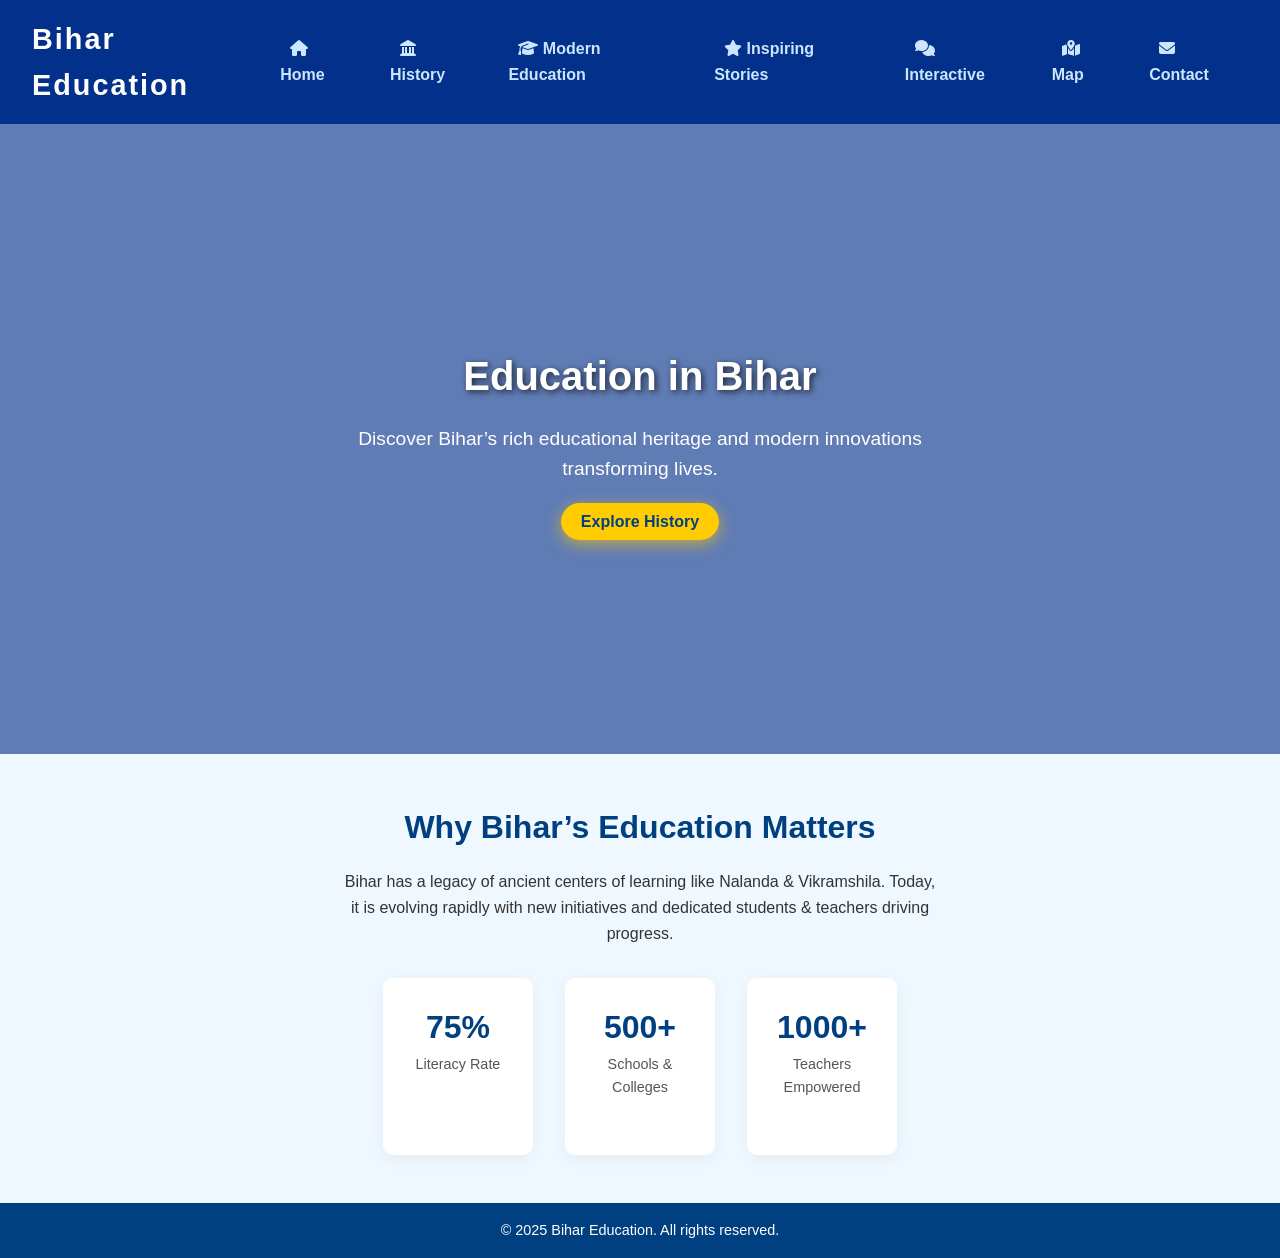
==== index.html @ c025a22a "all file" ====
<!DOCTYPE html>
<html lang="en">


<head>
 <meta charset="UTF-8" />
 <meta name="viewport" content="width=device-width, initial-scale=1" />
 <title>Bihar Education</title>
 <link rel="stylesheet" href="https://cdnjs.cloudflare.com/ajax/libs/font-awesome/6.5.0/css/all.min.css" />
 <link rel="stylesheet" href="style.css" />
</head>


<body>
 <header>
   <nav class="navbar">
     <div class="logo">Bihar Education</div>
     <ul class="nav-links">
       <li><a href="index.html"><i class="fas fa-home"></i> Home</a></li>
       <li><a href="history.html"><i class="fas fa-landmark"></i> History</a></li>
       <li><a href="modern.html"><i class="fas fa-graduation-cap"></i> Modern Education</a></li>
       <li><a href="inspire.html"><i class="fas fa-star"></i> Inspiring Stories</a></li>
       <li><a href="interactive.html"><i class="fas fa-comments"></i> Interactive</a></li>
       <li><a href="map.html"><i class="fas fa-map-marked-alt"></i> Map</a></li>
       <li><a href="contact.html"><i class="fas fa-envelope"></i> Contact</a></li>
     </ul>
   </nav>
 </header>

 <section class="hero">
   <div class="hero-overlay"></div>
   <div class="hero-content">
     <h1>Education in Bihar</h1>
     <p>Discover Bihar’s rich educational heritage and modern innovations transforming lives.</p>
     <a href="history.html" class="btn-primary">Explore History</a>
   </div>
 </section>

 <section class="info-section">
   <div class="container">
     <h2>Why Bihar’s Education Matters</h2>
     <p>
       Bihar has a legacy of ancient centers of learning like Nalanda & Vikramshila. Today, it is
       evolving rapidly with new initiatives and dedicated students & teachers driving progress.
     </p>
     <div class="stats">
       <div class="stat">
         <h3>75%</h3>
         <p>Literacy Rate</p>
       </div>
       <div class="stat">
         <h3>500+</h3>
         <p>Schools & Colleges</p>
       </div>
       <div class="stat">
         <h3>1000+</h3>
         <p>Teachers Empowered</p>
       </div>
     </div>
   </div>
 </section>

 <footer>
   <p>© 2025 Bihar Education. All rights reserved.</p>
 </footer>

</body>
</html>
---- style.css ----
* {
  margin: 0;
  padding: 0;
  box-sizing: border-box;
  font-family: 'Segoe UI', Tahoma, Geneva, Verdana, sans-serif;
  scroll-behavior: smooth;
 }
 
 
 body {
  background-color: #f0f2f5;
  color: #333;
  line-height: 1.6;
 }
 
 .navbar {
  display: flex;
  justify-content: space-between;
  align-items: center;
  background-color: #02308b;
  padding: 1rem 2rem;
  position: sticky;
  top: 0;
  z-index: 1000;
 }
 
 
 .logo {
  color: #fff;
  font-weight: 700;
  font-size: 1.8rem;
  letter-spacing: 2px;
 }
 
 
 .nav-links {
  list-style: none;
  display: flex;
  gap: 1.5rem;
 }
 
 
 .nav-links li a {
  color: #cce6ff;
  text-decoration: none;
  font-weight: 600;
  padding: 6px 10px;
  border-radius: 5px;
  transition: background-color 0.3s ease, color 0.3s ease;
 }
 
 
 .nav-links li a:hover {
  background-color: #3399ff;
  color: #fff;
 }
 
 .hero {
  position: relative;
  height: 70vh;
  background: url('https://patnapress.com/wp-content/uploads/2025/03/Bihar-Education-Department-Releases-Transfer-List-for-10225-Teachers.jpg') center/cover no-repeat;
  display: flex;
  justify-content: center;
  align-items: center;
  color: #fff;
  text-align: center;
  padding: 0 1rem;
 }
 
 
 .hero-overlay {
  position: absolute;
  top: 0;
  left: 0;
  width: 100%;
  height: 100%;
  background-color: rgba(0, 48, 139, 0.6);
  z-index: 1;
 }
 
 
 .hero-content {
  position: relative;
  z-index: 2;
  max-width: 600px;
 }
 
 
 .hero-content h1 {
  font-size: 2.5rem;
  margin-bottom: 1rem;
  text-shadow: 2px 2px 6px rgba(0, 0, 0, 0.7);
 }
 
 
 .hero-content p {
  font-size: 1.2rem;
  margin-bottom: 1.5rem;
 }
 
 
 .btn-primary {
  background-color: #ffcc00;
  color: #004080;
  padding: 10px 20px;
  border-radius: 30px;
  font-weight: 600;
  text-decoration: none;
  box-shadow: 0 4px 15px rgba(255, 204, 0, 0.6);
  transition: background-color 0.3s, box-shadow 0.3s;
 }
 
 
 .btn-primary:hover {
  background-color: #ffaa00;
  color: #fff;
  box-shadow: 0 6px 20px rgba(255, 170, 0, 0.8);
 }
 
 .info-section {
  background-color: #f0f8ff;
  padding: 3rem 1rem;
  text-align: center;
 }
 
 
 .info-section h2 {
  font-size: 2rem;
  color: #004080;
  margin-bottom: 1rem;
 }
 
 
 .info-section p {
  max-width: 600px;
  margin: 0 auto 2rem;
 }
 
 
 .stats {
  display: flex;
  justify-content: center;
  gap: 2rem;
  flex-wrap: wrap;
 }
 
 
 .stat {
  background: #fff;
  padding: 1.5rem;
  border-radius: 10px;
  box-shadow: 0 4px 15px rgba(0, 0, 0, 0.05);
  transition: transform 0.3s, box-shadow 0.3s;
  width: 150px;
  text-align: center;
 }
 
 
 .stat:hover {
  transform: translateY(-5px);
  box-shadow: 0 6px 20px rgba(0, 0, 0, 0.1);
 }
 
 
 .stat h3 {
  font-size: 2rem;
  color: #004080;
 }
 
 
 .stat p {
  font-size: 0.9rem;
  color: #555;
 }
 
 .form-container {
  width: 400px;
  background-color: #fff;
  padding: 20px;
  border-radius: 10px;
  box-shadow: 0 4px 15px rgba(0, 0, 0, 0.1);
  margin: 2rem auto;
 }
 
 
 .form-container h2 {
  margin-bottom: 1rem;
  text-align: center;
  color: #004080;
 }
 
 
 .form-group {
  margin-bottom: 1rem;
 }
 
 
 .form-group label {
  display: block;
  margin-bottom: 5px;
  font-weight: bold;
  color: #333;
 }
 
 
 .form-group input,
 .form-group textarea {
  width: 100%;
  padding: 10px;
  border: 1px solid #ccc;
  border-radius: 5px;
  background-color: #fafafa;
  transition: border-color 0.3s;
 }
 
 
 .form-group input:focus,
 .form-group textarea:focus {
  border-color: #007bff;
  background-color: #fff;
  outline: none;
 }
 
 
 .form-group button {
  width: 100%;
  padding: 10px;
  background-color: #007bff;
  color: #fff;
  border: none;
  border-radius: 5px;
  cursor: pointer;
  font-weight: bold;
  transition: background-color 0.3s;
 }
 
 
 .form-group button:hover {
  background-color: #0056b3;
 }
 
 footer {
  background-color: #004080;
  color: #fff;
  padding: 1rem;
  text-align: center;
  font-size: 0.9rem;
 }
 
 
 @media (max-width: 768px) {
  .nav-links {
    flex-direction: column;
    gap: 1rem;
  }
 
 
  .hero-content h1 {
    font-size: 1.8rem;
  }
 
 
  .hero-content p {
    font-size: 1rem;
  }
 
 
  .stats {
    gap: 1rem;
  }
 
 
  .form-container {
    width: 100%;
    margin: 1rem;
  }
 }
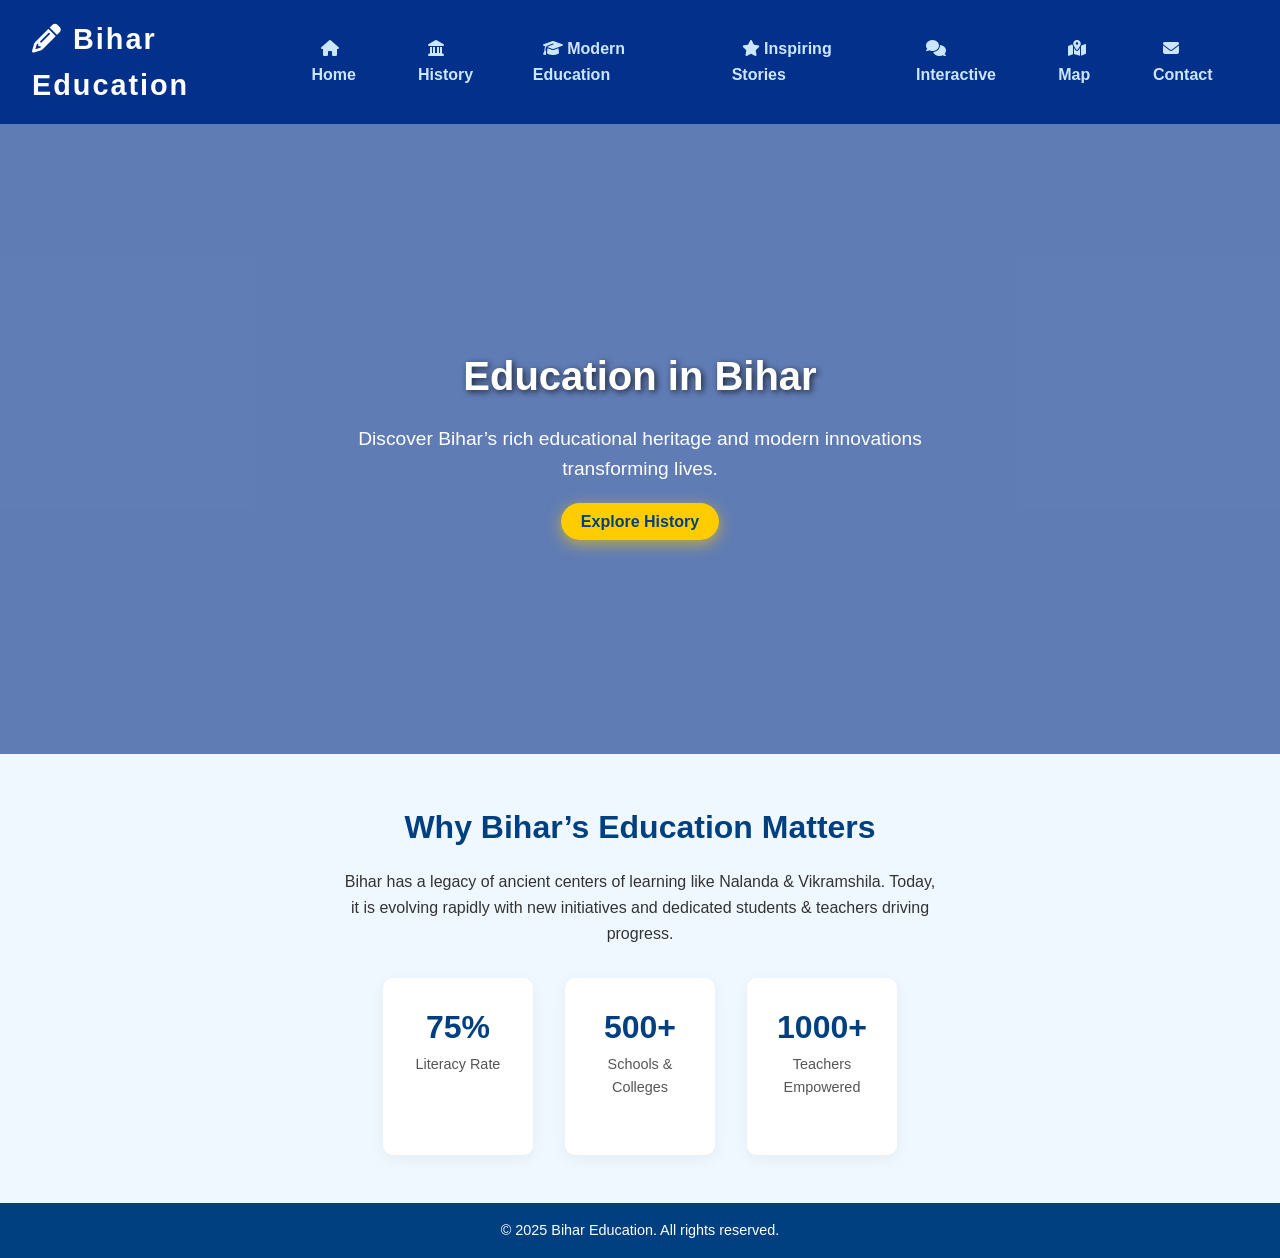
==== commit 06fabe90: "all file" ====
--- a/index.html
+++ b/index.html
@@ -1,69 +1,69 @@
 <!DOCTYPE html>
 <html lang="en">
 
-
 <head>
- <meta charset="UTF-8" />
- <meta name="viewport" content="width=device-width, initial-scale=1" />
- <title>Bihar Education</title>
- <link rel="stylesheet" href="https://cdnjs.cloudflare.com/ajax/libs/font-awesome/6.5.0/css/all.min.css" />
- <link rel="stylesheet" href="style.css" />
+  <meta charset="UTF-8" />
+  <meta name="viewport" content="width=device-width, initial-scale=1" />
+  <title>Bihar Education</title>
+  <link rel="stylesheet" href="https://cdnjs.cloudflare.com/ajax/libs/font-awesome/6.5.0/css/all.min.css" />
+  <link rel="stylesheet" href="style.css" />
 </head>
 
+<body>
+  <header>
+    <nav class="navbar">
+      <div class="logo">
+        <i class="fas fa-pencil-alt"></i> Bihar Education
+      </div>
+      <ul class="nav-links">
+        <li><a href="index.html"><i class="fas fa-home"></i> Home</a></li>
+        <li><a href="history.html"><i class="fas fa-landmark"></i> History</a></li>
+        <li><a href="modern.html"><i class="fas fa-graduation-cap"></i> Modern Education</a></li>
+        <li><a href="inspire.html"><i class="fas fa-star"></i> Inspiring Stories</a></li>
+        <li><a href="interactive.html"><i class="fas fa-comments"></i> Interactive</a></li>
+        <li><a href="map.html"><i class="fas fa-map-marked-alt"></i> Map</a></li>
+        <li><a href="contact.html"><i class="fas fa-envelope"></i> Contact</a></li>
+      </ul>
+    </nav>
+  </header>
 
-<body>
- <header>
-   <nav class="navbar">
-     <div class="logo">Bihar Education</div>
-     <ul class="nav-links">
-       <li><a href="index.html"><i class="fas fa-home"></i> Home</a></li>
-       <li><a href="history.html"><i class="fas fa-landmark"></i> History</a></li>
-       <li><a href="modern.html"><i class="fas fa-graduation-cap"></i> Modern Education</a></li>
-       <li><a href="inspire.html"><i class="fas fa-star"></i> Inspiring Stories</a></li>
-       <li><a href="interactive.html"><i class="fas fa-comments"></i> Interactive</a></li>
-       <li><a href="map.html"><i class="fas fa-map-marked-alt"></i> Map</a></li>
-       <li><a href="contact.html"><i class="fas fa-envelope"></i> Contact</a></li>
-     </ul>
-   </nav>
- </header>
+  <section class="hero">
+    <div class="hero-overlay"></div>
+    <div class="hero-content">
+      <h1>Education in Bihar</h1>
+      <p>Discover Bihar’s rich educational heritage and modern innovations transforming lives.</p>
+      <a href="history.html" class="btn-primary">Explore History</a>
+    </div>
+  </section>
 
- <section class="hero">
-   <div class="hero-overlay"></div>
-   <div class="hero-content">
-     <h1>Education in Bihar</h1>
-     <p>Discover Bihar’s rich educational heritage and modern innovations transforming lives.</p>
-     <a href="history.html" class="btn-primary">Explore History</a>
-   </div>
- </section>
+  <section class="info-section">
+    <div class="container">
+      <h2>Why Bihar’s Education Matters</h2>
+      <p>
+        Bihar has a legacy of ancient centers of learning like Nalanda & Vikramshila. Today, it is
+        evolving rapidly with new initiatives and dedicated students & teachers driving progress.
+      </p>
+      <div class="stats">
+        <div class="stat">
+          <h3>75%</h3>
+          <p>Literacy Rate</p>
+        </div>
+        <div class="stat">
+          <h3>500+</h3>
+          <p>Schools & Colleges</p>
+        </div>
+        <div class="stat">
+          <h3>1000+</h3>
+          <p>Teachers Empowered</p>
+        </div>
+      </div>
+    </div>
+  </section>
 
- <section class="info-section">
-   <div class="container">
-     <h2>Why Bihar’s Education Matters</h2>
-     <p>
-       Bihar has a legacy of ancient centers of learning like Nalanda & Vikramshila. Today, it is
-       evolving rapidly with new initiatives and dedicated students & teachers driving progress.
-     </p>
-     <div class="stats">
-       <div class="stat">
-         <h3>75%</h3>
-         <p>Literacy Rate</p>
-       </div>
-       <div class="stat">
-         <h3>500+</h3>
-         <p>Schools & Colleges</p>
-       </div>
-       <div class="stat">
-         <h3>1000+</h3>
-         <p>Teachers Empowered</p>
-       </div>
-     </div>
-   </div>
- </section>
-
- <footer>
-   <p>© 2025 Bihar Education. All rights reserved.</p>
- </footer>
+  <footer>
+    <p>© 2025 Bihar Education. All rights reserved.</p>
+  </footer>
 
 </body>
+
 </html>
-
--- a/style.css
+++ b/style.css
@@ -248,7 +248,7 @@
  }
  
  
- @media (max-width: 768px) {
+ @media (max-width: 1000px) {
   .nav-links {
     flex-direction: column;
     gap: 1rem;
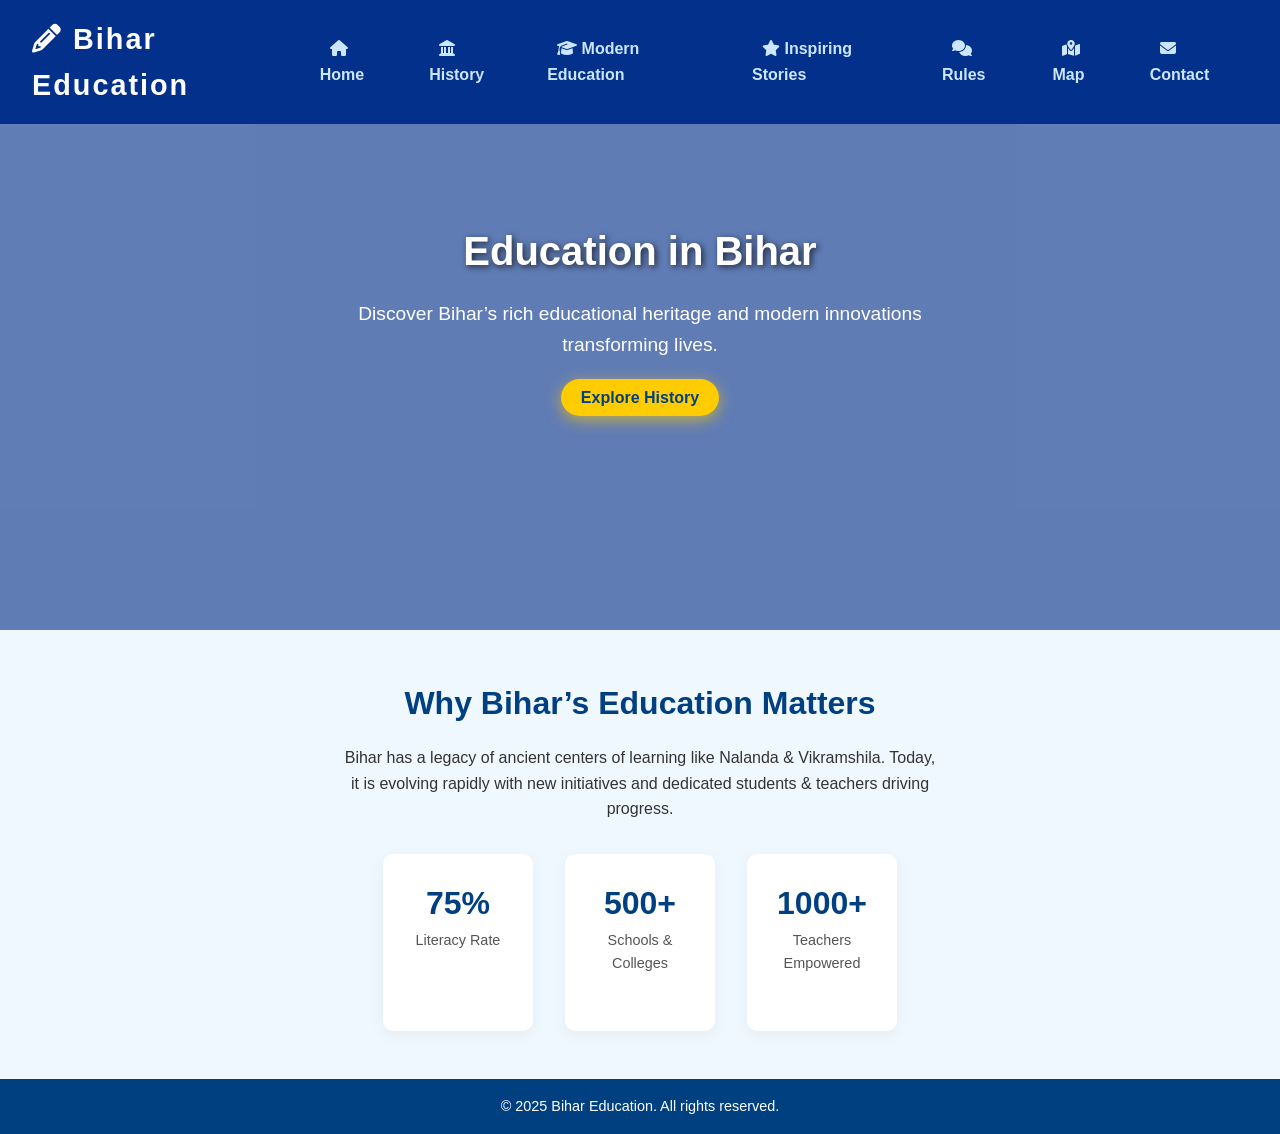
==== commit 99f2689b: "index.html" ====
--- a/index.html
+++ b/index.html
@@ -20,7 +20,7 @@
         <li><a href="history.html"><i class="fas fa-landmark"></i> History</a></li>
         <li><a href="modern.html"><i class="fas fa-graduation-cap"></i> Modern Education</a></li>
         <li><a href="inspire.html"><i class="fas fa-star"></i> Inspiring Stories</a></li>
-        <li><a href="interactive.html"><i class="fas fa-comments"></i> Interactive</a></li>
+        <li><a href="rule.html"><i class="fas fa-comments"></i> Rules</a></li>
         <li><a href="map.html"><i class="fas fa-map-marked-alt"></i> Map</a></li>
         <li><a href="contact.html"><i class="fas fa-envelope"></i> Contact</a></li>
       </ul>
--- a/style.css
+++ b/style.css
@@ -19,8 +19,8 @@
   align-items: center;
   background-color: #02308b;
   padding: 1rem 2rem;
-  position: sticky;
-  top: 0;
+  position: fixed;
+  width: 100%;
   z-index: 1000;
  }
  
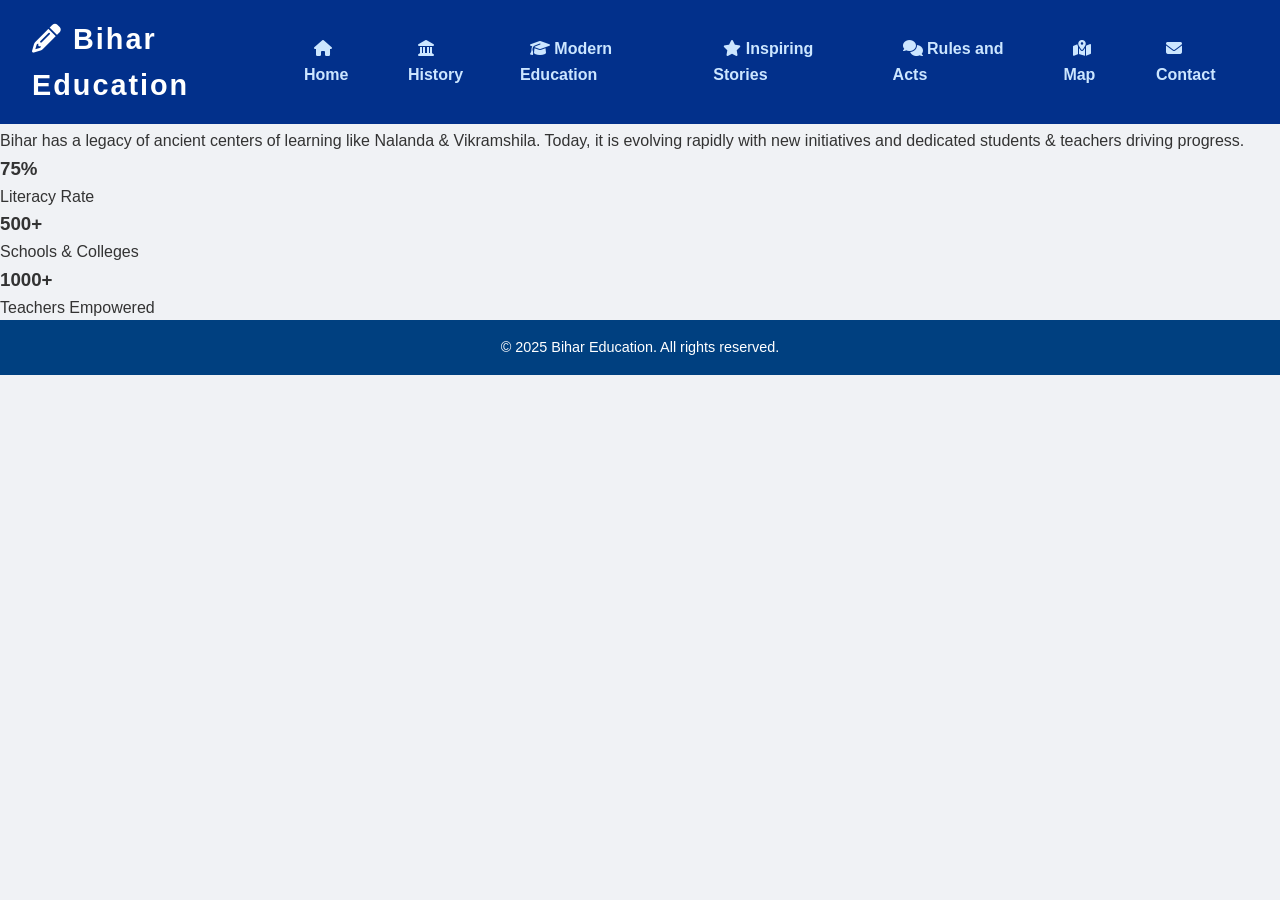
==== commit d9a4774a: "all file" ====
--- a/index.html
+++ b/index.html
@@ -18,9 +18,9 @@
       <ul class="nav-links">
         <li><a href="index.html"><i class="fas fa-home"></i> Home</a></li>
         <li><a href="history.html"><i class="fas fa-landmark"></i> History</a></li>
-        <li><a href="modern.html"><i class="fas fa-graduation-cap"></i> Modern Education</a></li>
+        <li><a href="modern2.html"><i class="fas fa-graduation-cap"></i> Modern Education</a></li>
         <li><a href="inspire.html"><i class="fas fa-star"></i> Inspiring Stories</a></li>
-        <li><a href="rule.html"><i class="fas fa-comments"></i> Rules</a></li>
+        <li><a href="rule.html"><i class="fas fa-comments"></i> Rules and Acts</a></li>
         <li><a href="map.html"><i class="fas fa-map-marked-alt"></i> Map</a></li>
         <li><a href="contact.html"><i class="fas fa-envelope"></i> Contact</a></li>
       </ul>
--- a/style.css
+++ b/style.css
@@ -4,225 +4,103 @@
   box-sizing: border-box;
   font-family: 'Segoe UI', Tahoma, Geneva, Verdana, sans-serif;
   scroll-behavior: smooth;
- }
- 
- 
- body {
+}
+
+html {
+  scroll-padding-top: 80px; /* Prevent anchor overlap */
+}
+
+body {
   background-color: #f0f2f5;
   color: #333;
   line-height: 1.6;
- }
- 
- .navbar {
+}
+
+/* Navbar */
+.navbar {
   display: flex;
   justify-content: space-between;
   align-items: center;
   background-color: #02308b;
   padding: 1rem 2rem;
   position: fixed;
+  top: 0;
   width: 100%;
   z-index: 1000;
- }
- 
- 
- .logo {
+}
+
+.logo {
   color: #fff;
   font-weight: 700;
   font-size: 1.8rem;
   letter-spacing: 2px;
- }
- 
- 
- .nav-links {
+}
+
+.nav-links {
   list-style: none;
   display: flex;
   gap: 1.5rem;
- }
- 
- 
- .nav-links li a {
+}
+
+.nav-links li a {
   color: #cce6ff;
   text-decoration: none;
   font-weight: 600;
   padding: 6px 10px;
   border-radius: 5px;
   transition: background-color 0.3s ease, color 0.3s ease;
- }
- 
- 
- .nav-links li a:hover {
+}
+
+.nav-links li a:hover {
   background-color: #3399ff;
   color: #fff;
- }
- 
- .hero {
-  position: relative;
-  height: 70vh;
-  background: url('https://patnapress.com/wp-content/uploads/2025/03/Bihar-Education-Department-Releases-Transfer-List-for-10225-Teachers.jpg') center/cover no-repeat;
-  display: flex;
-  justify-content: center;
-  align-items: center;
-  color: #fff;
-  text-align: center;
-  padding: 0 1rem;
- }
- 
- 
- .hero-overlay {
-  position: absolute;
-  top: 0;
-  left: 0;
-  width: 100%;
-  height: 100%;
-  background-color: rgba(0, 48, 139, 0.6);
-  z-index: 1;
- }
- 
- 
- .hero-content {
-  position: relative;
-  z-index: 2;
-  max-width: 600px;
- }
- 
- 
- .hero-content h1 {
-  font-size: 2.5rem;
-  margin-bottom: 1rem;
-  text-shadow: 2px 2px 6px rgba(0, 0, 0, 0.7);
- }
- 
- 
- .hero-content p {
-  font-size: 1.2rem;
-  margin-bottom: 1.5rem;
- }
- 
- 
- .btn-primary {
-  background-color: #ffcc00;
-  color: #004080;
-  padding: 10px 20px;
+}
+
+/* Form Container */
+.form-container {
+  width: 600px;
+  background-color: #fff;
+  padding: 40px;
   border-radius: 30px;
-  font-weight: 600;
-  text-decoration: none;
-  box-shadow: 0 4px 15px rgba(255, 204, 0, 0.6);
-  transition: background-color 0.3s, box-shadow 0.3s;
- }
- 
- 
- .btn-primary:hover {
-  background-color: #ffaa00;
-  color: #fff;
-  box-shadow: 0 6px 20px rgba(255, 170, 0, 0.8);
- }
- 
- .info-section {
-  background-color: #f0f8ff;
-  padding: 3rem 1rem;
-  text-align: center;
- }
- 
- 
- .info-section h2 {
-  font-size: 2rem;
-  color: #004080;
-  margin-bottom: 1rem;
- }
- 
- 
- .info-section p {
-  max-width: 600px;
-  margin: 0 auto 2rem;
- }
- 
- 
- .stats {
-  display: flex;
-  justify-content: center;
-  gap: 2rem;
-  flex-wrap: wrap;
- }
- 
- 
- .stat {
-  background: #fff;
-  padding: 1.5rem;
-  border-radius: 10px;
-  box-shadow: 0 4px 15px rgba(0, 0, 0, 0.05);
-  transition: transform 0.3s, box-shadow 0.3s;
-  width: 150px;
-  text-align: center;
- }
- 
- 
- .stat:hover {
-  transform: translateY(-5px);
-  box-shadow: 0 6px 20px rgba(0, 0, 0, 0.1);
- }
- 
- 
- .stat h3 {
-  font-size: 2rem;
-  color: #004080;
- }
- 
- 
- .stat p {
-  font-size: 0.9rem;
-  color: #555;
- }
- 
- .form-container {
-  width: 400px;
-  background-color: #fff;
-  padding: 20px;
-  border-radius: 10px;
   box-shadow: 0 4px 15px rgba(0, 0, 0, 0.1);
-  margin: 2rem auto;
- }
- 
- 
- .form-container h2 {
+  margin: 12rem auto 2rem;  /* Top margin for fixed navbar */
+}
+
+.form-container h2 {
   margin-bottom: 1rem;
   text-align: center;
   color: #004080;
- }
- 
- 
- .form-group {
+}
+
+.form-group {
   margin-bottom: 1rem;
- }
- 
- 
- .form-group label {
+}
+
+.form-group label {
   display: block;
   margin-bottom: 5px;
   font-weight: bold;
   color: #333;
- }
- 
- 
- .form-group input,
- .form-group textarea {
+}
+
+.form-group input,
+.form-group textarea {
   width: 100%;
   padding: 10px;
   border: 1px solid #ccc;
   border-radius: 5px;
   background-color: #fafafa;
   transition: border-color 0.3s;
- }
- 
- 
- .form-group input:focus,
- .form-group textarea:focus {
+}
+
+.form-group input:focus,
+.form-group textarea:focus {
   border-color: #007bff;
   background-color: #fff;
   outline: none;
- }
- 
- 
- .form-group button {
+}
+
+.form-group button {
   width: 100%;
   padding: 10px;
   background-color: #007bff;
@@ -232,50 +110,30 @@
   cursor: pointer;
   font-weight: bold;
   transition: background-color 0.3s;
- }
- 
- 
- .form-group button:hover {
+}
+
+.form-group button:hover {
   background-color: #0056b3;
- }
- 
- footer {
+}
+
+/* Footer */
+footer {
   background-color: #004080;
   color: #fff;
   padding: 1rem;
   text-align: center;
   font-size: 0.9rem;
- }
- 
- 
- @media (max-width: 1000px) {
+}
+
+/* Responsive */
+@media (max-width: 768px) {
   .nav-links {
     flex-direction: column;
     gap: 1rem;
   }
- 
- 
-  .hero-content h1 {
-    font-size: 1.8rem;
+
+  .form-container {
+    width: 90%;
+    margin: 6rem auto 1rem;
   }
- 
- 
-  .hero-content p {
-    font-size: 1rem;
-  }
- 
- 
-  .stats {
-    gap: 1rem;
-  }
- 
- 
-  .form-container {
-    width: 100%;
-    margin: 1rem;
-  }
- }
- 
- 
- 
- +}
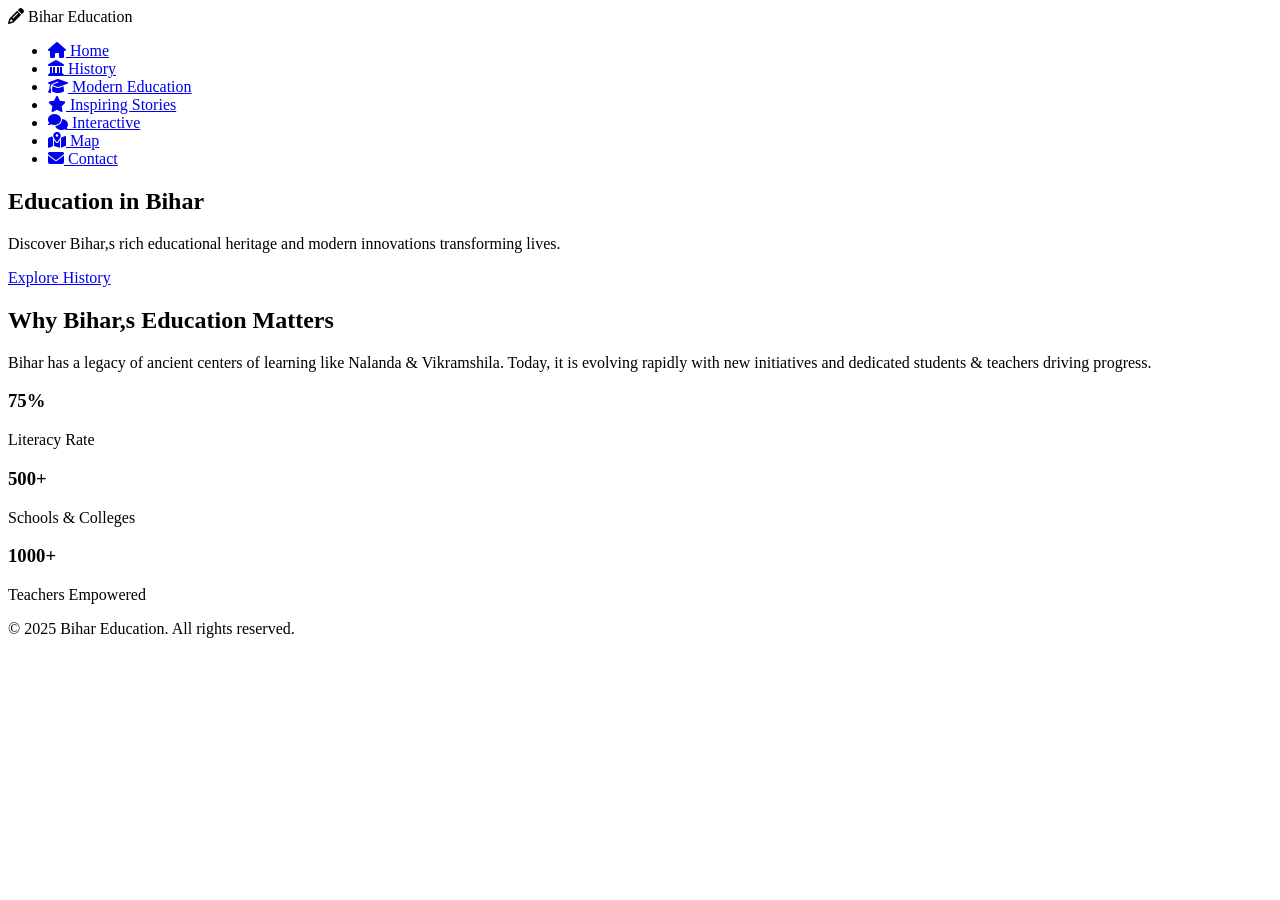
==== commit 160a9c3e: "all file" ====
--- a/index.html
+++ b/index.html
@@ -18,9 +18,9 @@
       <ul class="nav-links">
         <li><a href="index.html"><i class="fas fa-home"></i> Home</a></li>
         <li><a href="history.html"><i class="fas fa-landmark"></i> History</a></li>
-        <li><a href="modern2.html"><i class="fas fa-graduation-cap"></i> Modern Education</a></li>
+        <li><a href="modern.html"><i class="fas fa-graduation-cap"></i> Modern Education</a></li>
         <li><a href="inspire.html"><i class="fas fa-star"></i> Inspiring Stories</a></li>
-        <li><a href="rule.html"><i class="fas fa-comments"></i> Rules and Acts</a></li>
+        <li><a href="interactive.html"><i class="fas fa-comments"></i> Interactive</a></li>
         <li><a href="map.html"><i class="fas fa-map-marked-alt"></i> Map</a></li>
         <li><a href="contact.html"><i class="fas fa-envelope"></i> Contact</a></li>
       </ul>
@@ -31,14 +31,14 @@
     <div class="hero-overlay"></div>
     <div class="hero-content">
       <h1>Education in Bihar</h1>
-      <p>Discover Bihar’s rich educational heritage and modern innovations transforming lives.</p>
+      <p>Discover Bihar,s rich educational heritage and modern innovations transforming lives.</p>
       <a href="history.html" class="btn-primary">Explore History</a>
     </div>
   </section>
 
   <section class="info-section">
     <div class="container">
-      <h2>Why Bihar’s Education Matters</h2>
+      <h2>Why Bihar,s Education Matters</h2>
       <p>
         Bihar has a legacy of ancient centers of learning like Nalanda & Vikramshila. Today, it is
         evolving rapidly with new initiatives and dedicated students & teachers driving progress.
